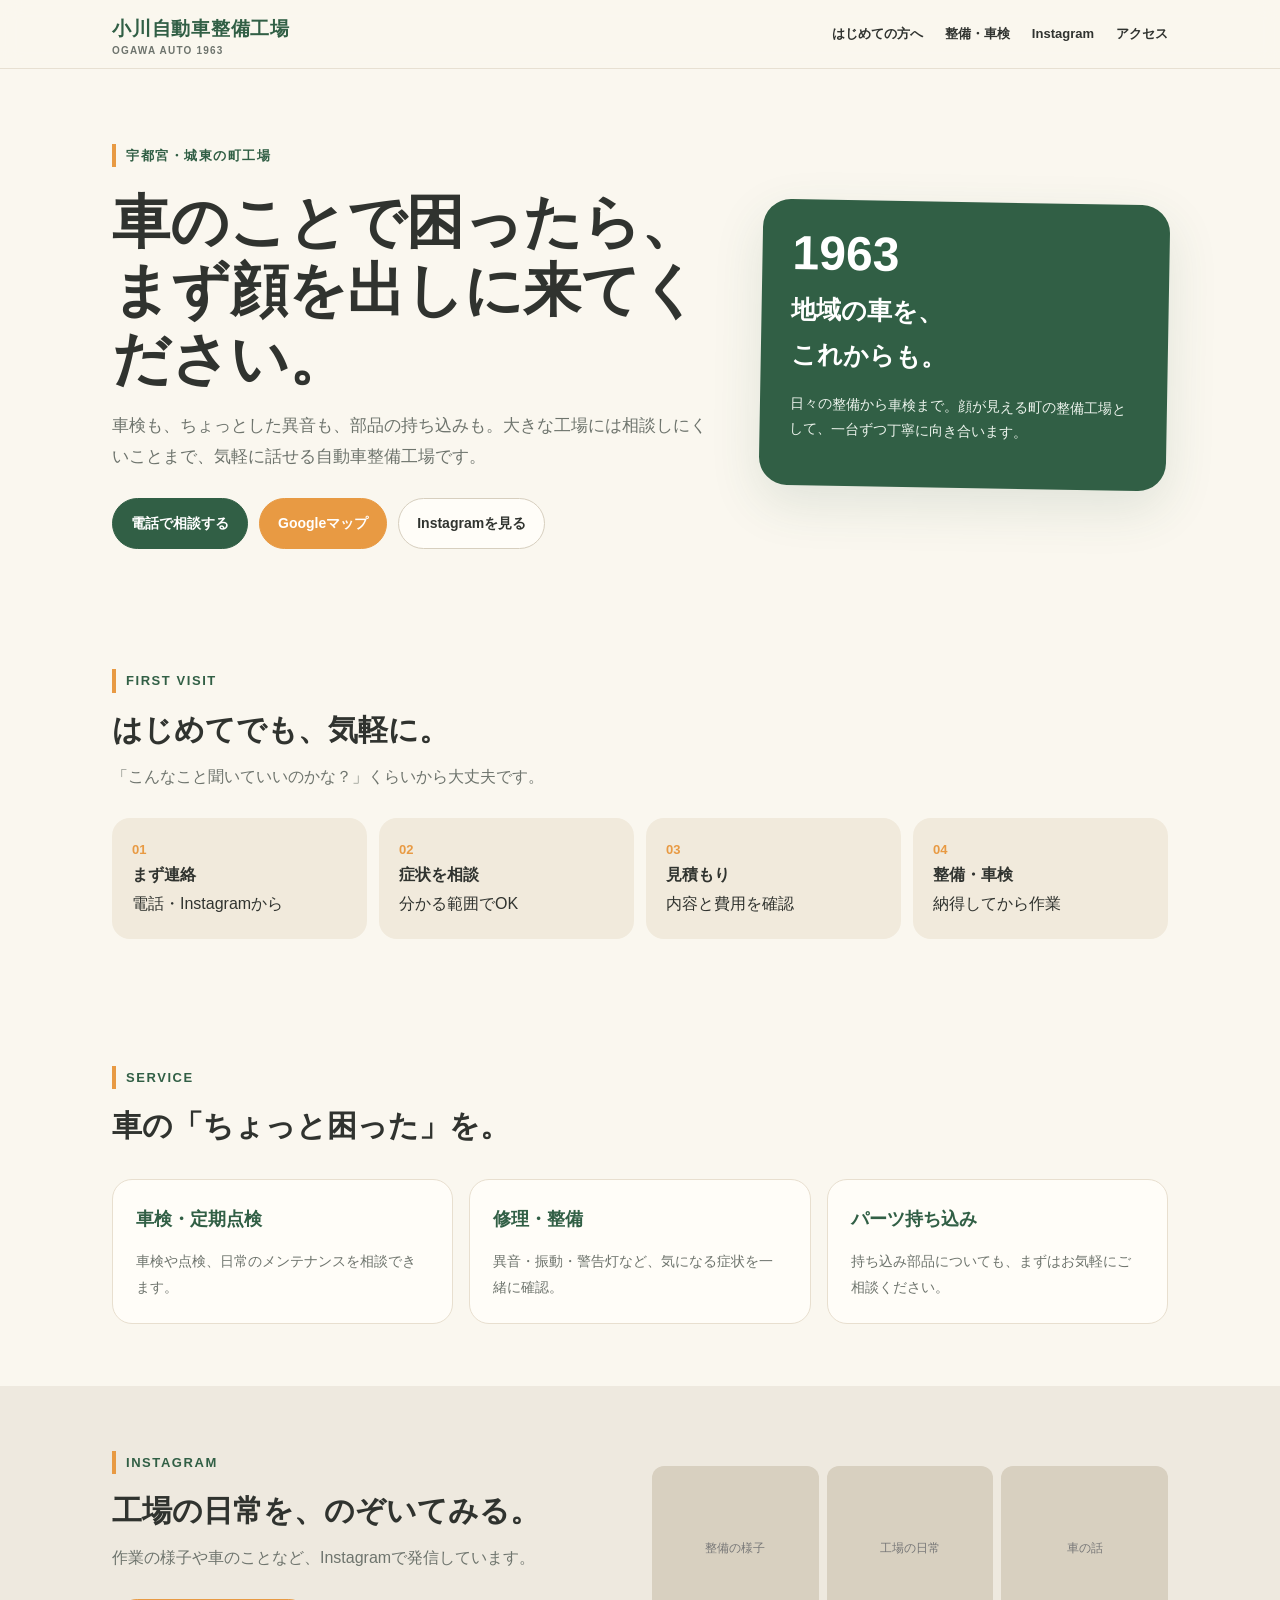
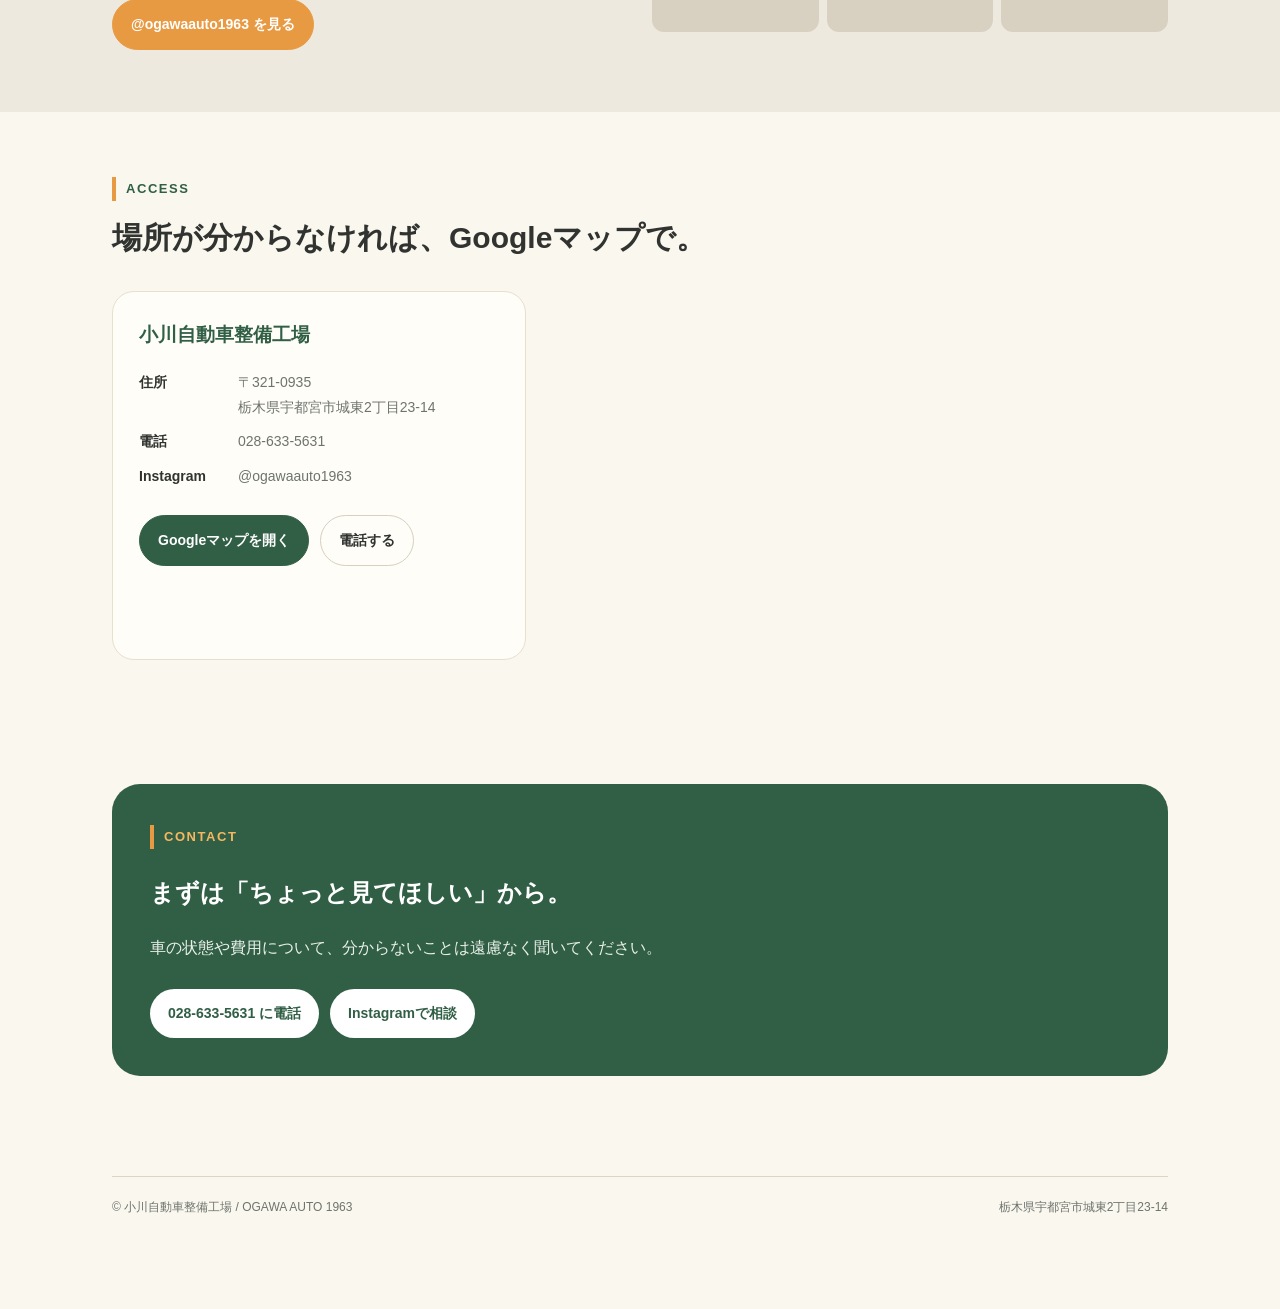
==== index.html @ 1e7d8b68 "Create Ogawa Auto homepage" ====
<!doctype html>
<html lang="ja">
<head>
<meta charset="utf-8">
<meta name="viewport" content="width=device-width,initial-scale=1">
<title>宇都宮の車検・整備なら小川自動車整備工場｜見積もり無料・パーツ持ち込みOK</title>
<meta name="description" content="宇都宮市城東の小川自動車整備工場。車検・整備・点検・パーツ持ち込みまで、地域の車の困りごとを気軽に相談できる町工場です。">
<meta property="og:title" content="小川自動車整備工場｜宇都宮の町の車屋さん">
<meta property="og:description" content="車のことで困ったら、まず顔を出しに来てください。">
<meta property="og:type" content="website">
<meta property="og:url" content="https://ogawaauto1963.vercel.app/">
<link rel="canonical" href="https://ogawaauto1963.vercel.app/">
<style>
:root{--bg:#faf7ef;--green:#315f45;--green2:#6b8f68;--orange:#e89a43;--ink:#30332f;--sub:#6e746d;--white:#fffdf8}
*{box-sizing:border-box}html{scroll-behavior:smooth}body{margin:0;background:var(--bg);color:var(--ink);font-family:-apple-system,BlinkMacSystemFont,"Hiragino Kaku Gothic ProN","Yu Gothic",sans-serif;line-height:1.8}a{color:inherit;text-decoration:none}.wrap{max-width:1100px;margin:auto;padding:0 22px}
header{position:sticky;top:0;z-index:20;background:rgba(250,247,239,.94);backdrop-filter:blur(10px);border-bottom:1px solid #e7e0d2}
nav{height:68px;display:flex;align-items:center;justify-content:space-between;gap:20px}.logo{font-weight:900;color:var(--green);font-size:19px;letter-spacing:.04em}.logo small{display:block;color:var(--sub);font-size:10px;font-weight:600;letter-spacing:.12em;line-height:1}.links{display:flex;gap:22px;font-size:13px;font-weight:700}.links a:hover{color:var(--orange)}
.hero{padding:72px 0 55px}.heroGrid{display:grid;grid-template-columns:1.2fr .8fr;gap:38px;align-items:center}.eyebrow{display:inline-block;color:var(--green);font-weight:800;font-size:13px;letter-spacing:.12em;border-left:4px solid var(--orange);padding-left:10px}.hero h1{font-size:clamp(34px,5vw,58px);line-height:1.18;margin:18px 0}.hero p{font-size:17px;color:var(--sub);max-width:650px}.actions{display:flex;flex-wrap:wrap;gap:11px;margin-top:26px}.btn{display:inline-flex;align-items:center;justify-content:center;padding:12px 18px;border-radius:999px;font-weight:800;font-size:14px;border:1px solid #d7cfbf;background:var(--white)}.btn.main{background:var(--green);color:white;border-color:var(--green)}.btn.accent{background:var(--orange);color:#fff;border-color:var(--orange)}
.heroCard{background:var(--green);color:#fff;border-radius:28px;padding:30px;box-shadow:0 18px 50px #315f4520;transform:rotate(1deg)}.heroCard .year{font-size:48px;font-weight:900;line-height:1}.heroCard h2{font-size:25px;margin:10px 0}.heroCard p{color:#edf4ed;font-size:14px}
section{padding:62px 0}.sectionHead{margin-bottom:26px}.sectionHead .eyebrow{margin-bottom:10px}.sectionHead h2{font-size:30px;margin:0}.sectionHead p{color:var(--sub);margin:6px 0}
.cards{display:grid;grid-template-columns:repeat(3,1fr);gap:16px}.card{background:var(--white);border:1px solid #e8dfcf;border-radius:20px;padding:23px}.card b{color:var(--green);font-size:18px}.card p{color:var(--sub);font-size:14px;margin-bottom:0}
.steps{display:grid;grid-template-columns:repeat(4,1fr);gap:12px}.step{background:#f1eadc;border-radius:18px;padding:20px}.step strong{display:block;color:var(--orange);font-size:13px}.step b{font-size:16px}
.instagram{background:#eee9df}.instaBox{display:grid;grid-template-columns:1fr 1fr;gap:24px;align-items:center}.instaVisual{display:grid;grid-template-columns:repeat(3,1fr);gap:8px}.tile{aspect-ratio:1;background:#d8d0c0;border-radius:12px;display:grid;place-items:center;color:#777;font-size:12px;text-align:center}
.mapGrid{display:grid;grid-template-columns:.8fr 1.2fr;gap:22px}.map{min-height:360px;border:0;border-radius:22px;overflow:hidden}.map iframe{width:100%;height:100%;min-height:360px;border:0}.info{background:var(--white);border:1px solid #e8dfcf;border-radius:22px;padding:26px}.info h3{margin-top:0;color:var(--green)}.info dl{display:grid;grid-template-columns:90px 1fr;gap:9px;font-size:14px}.info dt{font-weight:800}.info dd{margin:0;color:var(--sub)}
.cta{background:var(--green);color:white;border-radius:28px;padding:38px}.cta p{color:#e9f0e9}.cta .btn{background:white;color:var(--green);border:0}
footer{padding:38px 0 90px;color:var(--sub);font-size:12px}.footerLine{display:flex;justify-content:space-between;gap:20px;border-top:1px solid #ddd4c4;padding-top:20px}
.mobileBar{display:none}
@media(max-width:760px){.links{display:none}.hero{padding-top:42px}.heroGrid,.instaBox,.mapGrid{grid-template-columns:1fr}.cards{grid-template-columns:1fr}.steps{grid-template-columns:1fr 1fr}.heroCard{transform:none}.mobileBar{display:grid;grid-template-columns:repeat(3,1fr);position:fixed;bottom:0;left:0;right:0;background:#fffdf8;border-top:1px solid #ddd4c4;z-index:30}.mobileBar a{padding:11px 4px;text-align:center;font-size:11px;font-weight:800}.mobileBar a:nth-child(2){background:var(--green);color:white}.footerLine{display:block}}
</style>
<script type="application/ld+json">{"@context":"https://schema.org","@type":"AutoRepair","name":"小川自動車整備工場","telephone":"+81-28-633-5631","address":{"@type":"PostalAddress","postalCode":"321-0935","addressRegion":"栃木県","addressLocality":"宇都宮市","streetAddress":"城東2丁目23-14","addressCountry":"JP"},"url":"https://ogawaauto1963.vercel.app/"}</script>
</head>
<body>
<header><div class="wrap"><nav><a class="logo" href="#">小川自動車整備工場<small>OGAWA AUTO 1963</small></a><div class="links"><a href="#about">はじめての方へ</a><a href="#service">整備・車検</a><a href="#instagram">Instagram</a><a href="#map">アクセス</a></div></nav></div></header>
<main>
<section class="hero"><div class="wrap heroGrid"><div><span class="eyebrow">宇都宮・城東の町工場</span><h1>車のことで困ったら、<br>まず顔を出しに来てください。</h1><p>車検も、ちょっとした異音も、部品の持ち込みも。大きな工場には相談しにくいことまで、気軽に話せる自動車整備工場です。</p><div class="actions"><a class="btn main" href="tel:0286335631">電話で相談する</a><a class="btn accent" href="https://maps.app.goo.gl/2DMaBJ15kZhEKZ446" target="_blank" rel="noopener">Googleマップ</a><a class="btn" href="https://www.instagram.com/ogawaauto1963/" target="_blank" rel="noopener">Instagramを見る</a></div></div><div class="heroCard"><div class="year">1963</div><h2>地域の車を、<br>これからも。</h2><p>日々の整備から車検まで。顔が見える町の整備工場として、一台ずつ丁寧に向き合います。</p></div></div></section>
<section id="about"><div class="wrap"><div class="sectionHead"><span class="eyebrow">FIRST VISIT</span><h2>はじめてでも、気軽に。</h2><p>「こんなこと聞いていいのかな？」くらいから大丈夫です。</p></div><div class="steps"><div class="step"><strong>01</strong><b>まず連絡</b><br>電話・Instagramから</div><div class="step"><strong>02</strong><b>症状を相談</b><br>分かる範囲でOK</div><div class="step"><strong>03</strong><b>見積もり</b><br>内容と費用を確認</div><div class="step"><strong>04</strong><b>整備・車検</b><br>納得してから作業</div></div></div></section>
<section id="service"><div class="wrap"><div class="sectionHead"><span class="eyebrow">SERVICE</span><h2>車の「ちょっと困った」を。</h2></div><div class="cards"><div class="card"><b>車検・定期点検</b><p>車検や点検、日常のメンテナンスを相談できます。</p></div><div class="card"><b>修理・整備</b><p>異音・振動・警告灯など、気になる症状を一緒に確認。</p></div><div class="card"><b>パーツ持ち込み</b><p>持ち込み部品についても、まずはお気軽にご相談ください。</p></div></div></div></section>
<section id="instagram" class="instagram"><div class="wrap instaBox"><div><div class="sectionHead"><span class="eyebrow">INSTAGRAM</span><h2>工場の日常を、のぞいてみる。</h2><p>作業の様子や車のことなど、Instagramで発信しています。</p></div><a class="btn accent" href="https://www.instagram.com/ogawaauto1963/" target="_blank" rel="noopener">@ogawaauto1963 を見る</a></div><div class="instaVisual"><div class="tile">整備の様子</div><div class="tile">工場の日常</div><div class="tile">車の話</div></div></div></section>
<section id="map"><div class="wrap"><div class="sectionHead"><span class="eyebrow">ACCESS</span><h2>場所が分からなければ、Googleマップで。</h2></div><div class="mapGrid"><div class="info"><h3>小川自動車整備工場</h3><dl><dt>住所</dt><dd>〒321-0935<br>栃木県宇都宮市城東2丁目23-14</dd><dt>電話</dt><dd><a href="tel:0286335631">028-633-5631</a></dd><dt>Instagram</dt><dd>@ogawaauto1963</dd></dl><div class="actions"><a class="btn main" href="https://maps.app.goo.gl/2DMaBJ15kZhEKZ446" target="_blank" rel="noopener">Googleマップを開く</a><a class="btn" href="tel:0286335631">電話する</a></div></div><div class="map"><iframe loading="lazy" src="https://www.google.com/maps?q=36.5489028,139.9041159&z=17&output=embed" title="小川自動車整備工場の地図"></iframe></div></div></div></section>
<section><div class="wrap"><div class="cta"><span class="eyebrow" style="color:#f4b860">CONTACT</span><h2>まずは「ちょっと見てほしい」から。</h2><p>車の状態や費用について、分からないことは遠慮なく聞いてください。</p><div class="actions"><a class="btn" href="tel:0286335631">028-633-5631 に電話</a><a class="btn" href="https://www.instagram.com/ogawaauto1963/" target="_blank" rel="noopener">Instagramで相談</a></div></div></div></section>
</main>
<footer><div class="wrap"><div class="footerLine"><div>© 小川自動車整備工場 / OGAWA AUTO 1963</div><div>栃木県宇都宮市城東2丁目23-14</div></div></div></footer>
<div class="mobileBar"><a href="tel:0286335631">電話する</a><a href="https://maps.app.goo.gl/2DMaBJ15kZhEKZ446" target="_blank" rel="noopener">道順</a><a href="https://www.instagram.com/ogawaauto1963/" target="_blank" rel="noopener">Instagram</a></div>
</body></html>
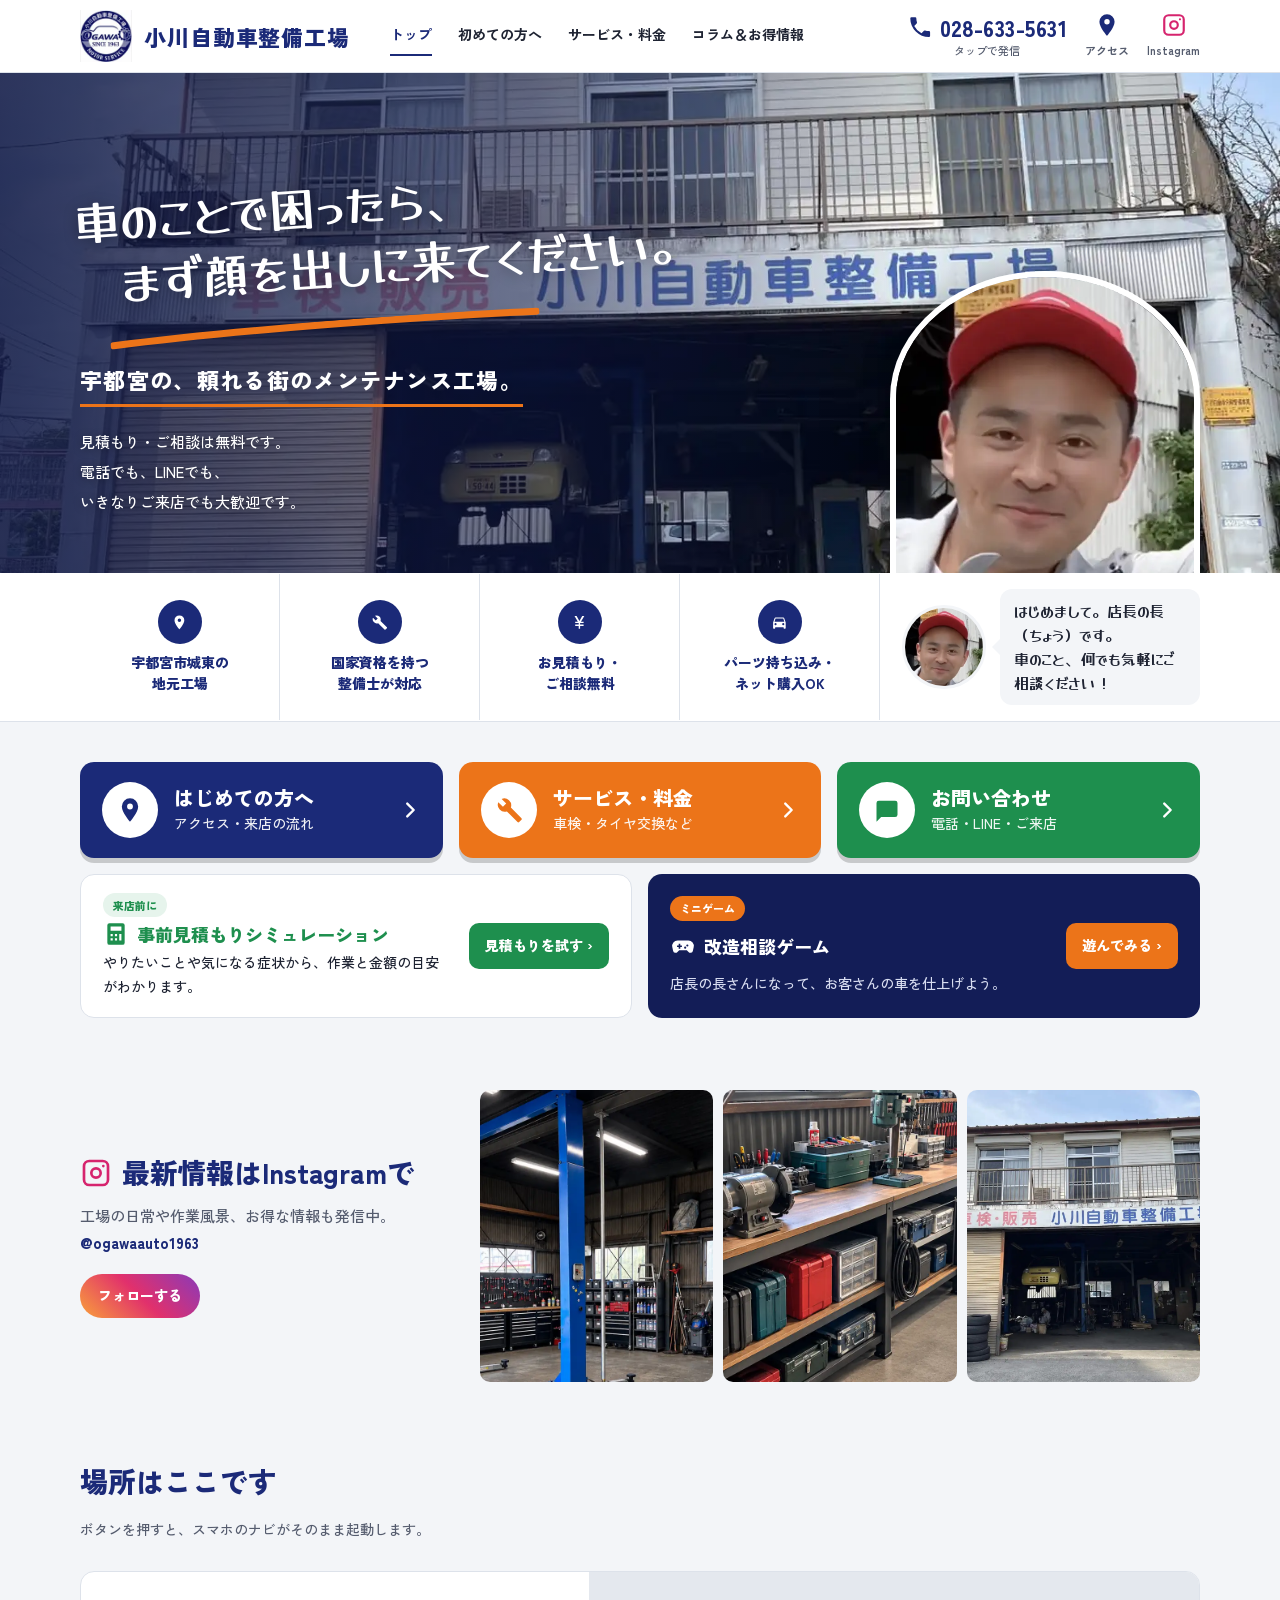
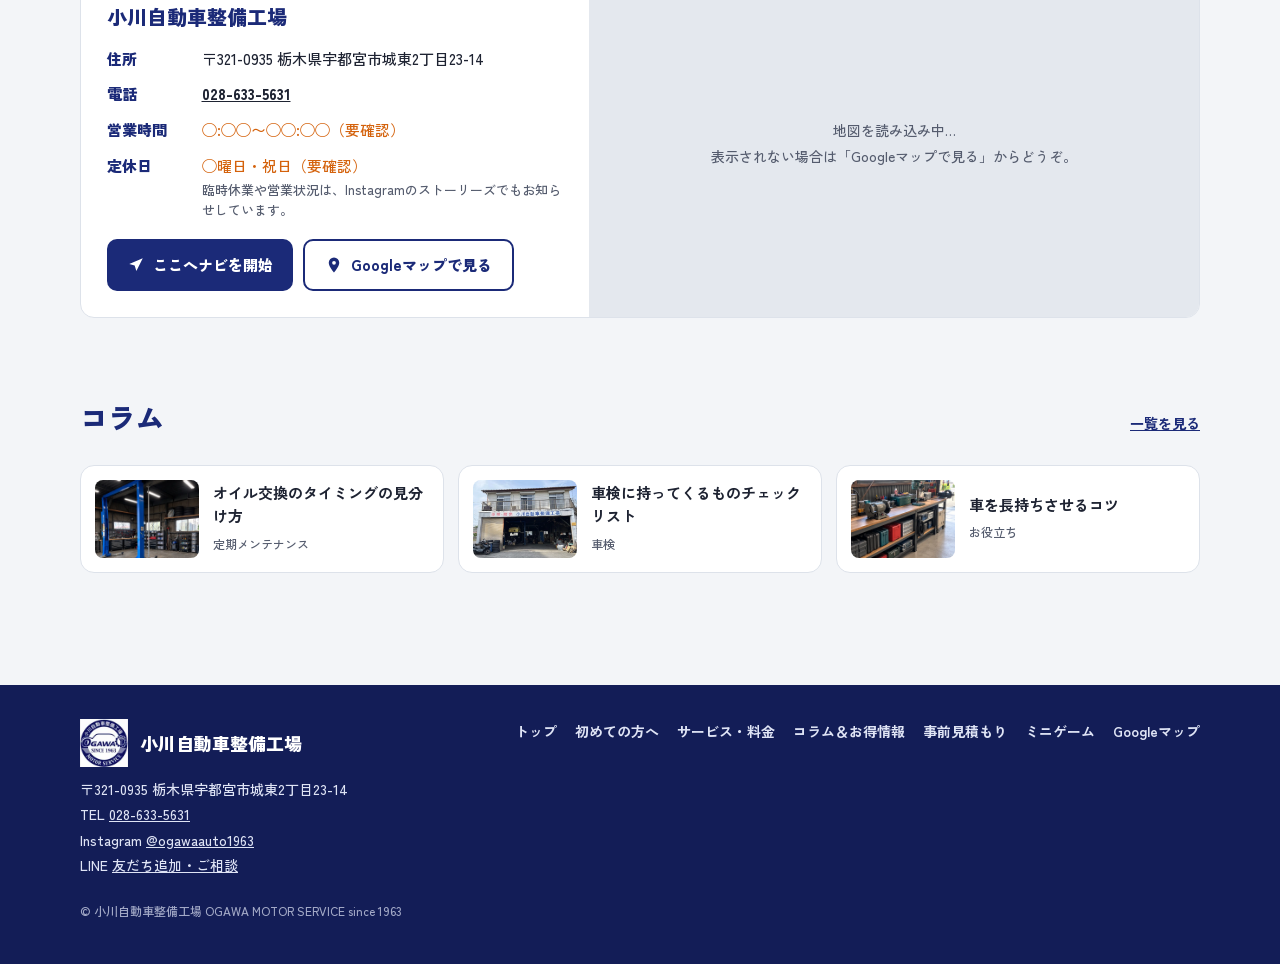
==== commit 8d481bbe: "サイト刷新：作業場写真を差し替え、重複コンテンツを整理し余白を調整 - 作業場写真をリフト・作業台の新しい写真に差し替え、外観写真も高画質化 - 事前見積もり・ミニゲームをトップのメニュー下に集約 -" ====
--- a/index.html
+++ b/index.html
@@ -2,43 +2,135 @@
 <html lang="ja">
 <head>
 <meta charset="utf-8">
-<meta name="viewport" content="width=device-width,initial-scale=1">
-<title>宇都宮の車検・整備なら小川自動車整備工場｜見積もり無料・パーツ持ち込みOK</title>
-<meta name="description" content="宇都宮市城東の小川自動車整備工場。車検・整備・点検・パーツ持ち込みまで、地域の車の困りごとを気軽に相談できる町工場です。">
-<meta property="og:title" content="小川自動車整備工場｜宇都宮の町の車屋さん">
-<meta property="og:description" content="車のことで困ったら、まず顔を出しに来てください。">
+<meta name="viewport" content="width=device-width, initial-scale=1, viewport-fit=cover">
+<title>宇都宮の車検・整備なら小川自動車整備工場｜見積もり・相談無料</title>
+<meta name="description" content="宇都宮市城東の小川自動車整備工場（1963年創業）。車検・メンテナンス・パーツ持ち込みまで、車のことで困ったら気軽に顔を出せる街の整備工場です。">
+<meta name="theme-color" content="#1b2a78">
+<link rel="canonical" href="https://ogawaauto1963.vercel.app/">
 <meta property="og:type" content="website">
+<meta property="og:site_name" content="小川自動車整備工場">
+<meta property="og:title" content="宇都宮の車検・整備なら小川自動車整備工場｜見積もり・相談無料">
+<meta property="og:description" content="車のことで困ったら、まず顔を出しに来てください。宇都宮の、頼れる街のメンテナンス工場。">
 <meta property="og:url" content="https://ogawaauto1963.vercel.app/">
-<link rel="canonical" href="https://ogawaauto1963.vercel.app/">
-<style>
-:root{--bg:#faf7ef;--green:#315f45;--green2:#6b8f68;--orange:#e89a43;--ink:#30332f;--sub:#6e746d;--white:#fffdf8}
-*{box-sizing:border-box}html{scroll-behavior:smooth}body{margin:0;background:var(--bg);color:var(--ink);font-family:-apple-system,BlinkMacSystemFont,"Hiragino Kaku Gothic ProN","Yu Gothic",sans-serif;line-height:1.8}a{color:inherit;text-decoration:none}.wrap{max-width:1100px;margin:auto;padding:0 22px}
-header{position:sticky;top:0;z-index:20;background:rgba(250,247,239,.94);backdrop-filter:blur(10px);border-bottom:1px solid #e7e0d2}
-nav{height:68px;display:flex;align-items:center;justify-content:space-between;gap:20px}.logo{font-weight:900;color:var(--green);font-size:19px;letter-spacing:.04em}.logo small{display:block;color:var(--sub);font-size:10px;font-weight:600;letter-spacing:.12em;line-height:1}.links{display:flex;gap:22px;font-size:13px;font-weight:700}.links a:hover{color:var(--orange)}
-.hero{padding:72px 0 55px}.heroGrid{display:grid;grid-template-columns:1.2fr .8fr;gap:38px;align-items:center}.eyebrow{display:inline-block;color:var(--green);font-weight:800;font-size:13px;letter-spacing:.12em;border-left:4px solid var(--orange);padding-left:10px}.hero h1{font-size:clamp(34px,5vw,58px);line-height:1.18;margin:18px 0}.hero p{font-size:17px;color:var(--sub);max-width:650px}.actions{display:flex;flex-wrap:wrap;gap:11px;margin-top:26px}.btn{display:inline-flex;align-items:center;justify-content:center;padding:12px 18px;border-radius:999px;font-weight:800;font-size:14px;border:1px solid #d7cfbf;background:var(--white)}.btn.main{background:var(--green);color:white;border-color:var(--green)}.btn.accent{background:var(--orange);color:#fff;border-color:var(--orange)}
-.heroCard{background:var(--green);color:#fff;border-radius:28px;padding:30px;box-shadow:0 18px 50px #315f4520;transform:rotate(1deg)}.heroCard .year{font-size:48px;font-weight:900;line-height:1}.heroCard h2{font-size:25px;margin:10px 0}.heroCard p{color:#edf4ed;font-size:14px}
-section{padding:62px 0}.sectionHead{margin-bottom:26px}.sectionHead .eyebrow{margin-bottom:10px}.sectionHead h2{font-size:30px;margin:0}.sectionHead p{color:var(--sub);margin:6px 0}
-.cards{display:grid;grid-template-columns:repeat(3,1fr);gap:16px}.card{background:var(--white);border:1px solid #e8dfcf;border-radius:20px;padding:23px}.card b{color:var(--green);font-size:18px}.card p{color:var(--sub);font-size:14px;margin-bottom:0}
-.steps{display:grid;grid-template-columns:repeat(4,1fr);gap:12px}.step{background:#f1eadc;border-radius:18px;padding:20px}.step strong{display:block;color:var(--orange);font-size:13px}.step b{font-size:16px}
-.instagram{background:#eee9df}.instaBox{display:grid;grid-template-columns:1fr 1fr;gap:24px;align-items:center}.instaVisual{display:grid;grid-template-columns:repeat(3,1fr);gap:8px}.tile{aspect-ratio:1;background:#d8d0c0;border-radius:12px;display:grid;place-items:center;color:#777;font-size:12px;text-align:center}
-.mapGrid{display:grid;grid-template-columns:.8fr 1.2fr;gap:22px}.map{min-height:360px;border:0;border-radius:22px;overflow:hidden}.map iframe{width:100%;height:100%;min-height:360px;border:0}.info{background:var(--white);border:1px solid #e8dfcf;border-radius:22px;padding:26px}.info h3{margin-top:0;color:var(--green)}.info dl{display:grid;grid-template-columns:90px 1fr;gap:9px;font-size:14px}.info dt{font-weight:800}.info dd{margin:0;color:var(--sub)}
-.cta{background:var(--green);color:white;border-radius:28px;padding:38px}.cta p{color:#e9f0e9}.cta .btn{background:white;color:var(--green);border:0}
-footer{padding:38px 0 90px;color:var(--sub);font-size:12px}.footerLine{display:flex;justify-content:space-between;gap:20px;border-top:1px solid #ddd4c4;padding-top:20px}
-.mobileBar{display:none}
-@media(max-width:760px){.links{display:none}.hero{padding-top:42px}.heroGrid,.instaBox,.mapGrid{grid-template-columns:1fr}.cards{grid-template-columns:1fr}.steps{grid-template-columns:1fr 1fr}.heroCard{transform:none}.mobileBar{display:grid;grid-template-columns:repeat(3,1fr);position:fixed;bottom:0;left:0;right:0;background:#fffdf8;border-top:1px solid #ddd4c4;z-index:30}.mobileBar a{padding:11px 4px;text-align:center;font-size:11px;font-weight:800}.mobileBar a:nth-child(2){background:var(--green);color:white}.footerLine{display:block}}
-</style>
-<script type="application/ld+json">{"@context":"https://schema.org","@type":"AutoRepair","name":"小川自動車整備工場","telephone":"+81-28-633-5631","address":{"@type":"PostalAddress","postalCode":"321-0935","addressRegion":"栃木県","addressLocality":"宇都宮市","streetAddress":"城東2丁目23-14","addressCountry":"JP"},"url":"https://ogawaauto1963.vercel.app/"}</script>
+<meta property="og:image" content="https://ogawaauto1963.vercel.app/images/shop.webp">
+<meta name="twitter:card" content="summary_large_image">
+<link rel="icon" href="/images/logo.webp">
+<link rel="apple-touch-icon" href="/images/logo.webp">
+<link rel="preconnect" href="https://fonts.googleapis.com">
+<link rel="preconnect" href="https://fonts.gstatic.com" crossorigin>
+<link href="https://fonts.googleapis.com/css2?family=Yusei+Magic&family=Zen+Kaku+Gothic+New:wght@500;700;900&display=swap" rel="stylesheet">
+<link rel="stylesheet" href="/assets/style.css">
+<link rel="stylesheet" href="/assets/v2.css">
+<script type="application/ld+json">{"@context":"https://schema.org","@type":"AutoRepair","name":"小川自動車整備工場","image":"https://ogawaauto1963.vercel.app/images/shop.webp","telephone":"+81-28-633-5631","foundingDate":"1963","address":{"@type":"PostalAddress","postalCode":"321-0935","addressRegion":"栃木県","addressLocality":"宇都宮市","streetAddress":"城東2丁目23-14","addressCountry":"JP"},"geo":{"@type":"GeoCoordinates","latitude":36.5489028,"longitude":139.9041159},"hasMap":"https://maps.app.goo.gl/P7m5z7Ni44Av77Cz9","sameAs":["https://www.instagram.com/ogawaauto1963/","https://lin.ee/OdfqTaw"],"url":"https://ogawaauto1963.vercel.app/"}</script>
 </head>
 <body>
-<header><div class="wrap"><nav><a class="logo" href="#">小川自動車整備工場<small>OGAWA AUTO 1963</small></a><div class="links"><a href="#about">はじめての方へ</a><a href="#service">整備・車検</a><a href="#instagram">Instagram</a><a href="#map">アクセス</a></div></nav></div></header>
+<header class="site-head">
+<div class="wrap head-in">
+<a class="brand" href="/"><img src="/images/logo.webp" alt="" width="52" height="52"><b>小川自動車整備工場</b></a>
+<nav class="gnav" id="gnav" aria-label="メインメニュー"><a href="/" aria-current="page">トップ</a><a href="/first/">初めての方へ</a><a href="/service/">サービス・料金</a><a href="/column/">コラム＆お得情報</a></nav>
+<div class="head-act">
+<a class="head-tel" href="tel:0286335631"><span><svg class="ico" aria-hidden="true"><use href="/assets/icons.svg#i-phone"/></svg>028-633-5631</span><small>タップで発信</small></a>
+<a class="head-ico map" href="https://maps.app.goo.gl/P7m5z7Ni44Av77Cz9" target="_blank" rel="noopener"><svg class="ico" aria-hidden="true"><use href="/assets/icons.svg#i-pin"/></svg>アクセス</a>
+<a class="head-ico ig" href="https://www.instagram.com/ogawaauto1963/" target="_blank" rel="noopener"><svg class="ico" aria-hidden="true"><use href="/assets/icons.svg#i-ig"/></svg>Instagram</a>
+</div>
+<button class="menu-btn" aria-controls="gnav" aria-expanded="false"><span class="sr">メニュー</span><svg class="ico" aria-hidden="true"><use href="/assets/icons.svg#i-menu"/></svg></button>
+</div>
+</header>
 <main>
-<section class="hero"><div class="wrap heroGrid"><div><span class="eyebrow">宇都宮・城東の町工場</span><h1>車のことで困ったら、<br>まず顔を出しに来てください。</h1><p>車検も、ちょっとした異音も、部品の持ち込みも。大きな工場には相談しにくいことまで、気軽に話せる自動車整備工場です。</p><div class="actions"><a class="btn main" href="tel:0286335631">電話で相談する</a><a class="btn accent" href="https://maps.app.goo.gl/2DMaBJ15kZhEKZ446" target="_blank" rel="noopener">Googleマップ</a><a class="btn" href="https://www.instagram.com/ogawaauto1963/" target="_blank" rel="noopener">Instagramを見る</a></div></div><div class="heroCard"><div class="year">1963</div><h2>地域の車を、<br>これからも。</h2><p>日々の整備から車検まで。顔が見える町の整備工場として、一台ずつ丁寧に向き合います。</p></div></div></section>
-<section id="about"><div class="wrap"><div class="sectionHead"><span class="eyebrow">FIRST VISIT</span><h2>はじめてでも、気軽に。</h2><p>「こんなこと聞いていいのかな？」くらいから大丈夫です。</p></div><div class="steps"><div class="step"><strong>01</strong><b>まず連絡</b><br>電話・Instagramから</div><div class="step"><strong>02</strong><b>症状を相談</b><br>分かる範囲でOK</div><div class="step"><strong>03</strong><b>見積もり</b><br>内容と費用を確認</div><div class="step"><strong>04</strong><b>整備・車検</b><br>納得してから作業</div></div></div></section>
-<section id="service"><div class="wrap"><div class="sectionHead"><span class="eyebrow">SERVICE</span><h2>車の「ちょっと困った」を。</h2></div><div class="cards"><div class="card"><b>車検・定期点検</b><p>車検や点検、日常のメンテナンスを相談できます。</p></div><div class="card"><b>修理・整備</b><p>異音・振動・警告灯など、気になる症状を一緒に確認。</p></div><div class="card"><b>パーツ持ち込み</b><p>持ち込み部品についても、まずはお気軽にご相談ください。</p></div></div></div></section>
-<section id="instagram" class="instagram"><div class="wrap instaBox"><div><div class="sectionHead"><span class="eyebrow">INSTAGRAM</span><h2>工場の日常を、のぞいてみる。</h2><p>作業の様子や車のことなど、Instagramで発信しています。</p></div><a class="btn accent" href="https://www.instagram.com/ogawaauto1963/" target="_blank" rel="noopener">@ogawaauto1963 を見る</a></div><div class="instaVisual"><div class="tile">整備の様子</div><div class="tile">工場の日常</div><div class="tile">車の話</div></div></div></section>
-<section id="map"><div class="wrap"><div class="sectionHead"><span class="eyebrow">ACCESS</span><h2>場所が分からなければ、Googleマップで。</h2></div><div class="mapGrid"><div class="info"><h3>小川自動車整備工場</h3><dl><dt>住所</dt><dd>〒321-0935<br>栃木県宇都宮市城東2丁目23-14</dd><dt>電話</dt><dd><a href="tel:0286335631">028-633-5631</a></dd><dt>Instagram</dt><dd>@ogawaauto1963</dd></dl><div class="actions"><a class="btn main" href="https://maps.app.goo.gl/2DMaBJ15kZhEKZ446" target="_blank" rel="noopener">Googleマップを開く</a><a class="btn" href="tel:0286335631">電話する</a></div></div><div class="map"><iframe loading="lazy" src="https://www.google.com/maps?q=36.5489028,139.9041159&z=17&output=embed" title="小川自動車整備工場の地図"></iframe></div></div></div></section>
-<section><div class="wrap"><div class="cta"><span class="eyebrow" style="color:#f4b860">CONTACT</span><h2>まずは「ちょっと見てほしい」から。</h2><p>車の状態や費用について、分からないことは遠慮なく聞いてください。</p><div class="actions"><a class="btn" href="tel:0286335631">028-633-5631 に電話</a><a class="btn" href="https://www.instagram.com/ogawaauto1963/" target="_blank" rel="noopener">Instagramで相談</a></div></div></div></section>
+<section class="hero">
+<div class="hero-bg"><img src="/images/shop.webp" alt="" fetchpriority="high"></div>
+<div class="wrap hero-in">
+<div class="hero-copy">
+<h1 class="catch"><span>車のことで困ったら、</span><span>まず顔を出しに来てください。</span></h1>
+<svg class="stroke" viewBox="0 0 430 14" preserveAspectRatio="none" aria-hidden="true"><path d="M3 10 C120 3 300 2 427 5" stroke="#ec7419" stroke-width="7" fill="none" stroke-linecap="round"/></svg>
+<p class="sub-catch">宇都宮の、頼れる街のメンテナンス工場。</p>
+<p class="hero-lead">見積もり・ご相談は無料です。<br>電話でも、LINEでも、<br>いきなりご来店でも大歓迎です。</p>
+</div>
+<div class="hero-owner"><img src="/images/tencho.webp" alt="店長の長" width="320" height="320"></div>
+</div>
+</section>
+<section class="trust" aria-label="小川自動車整備工場の特徴">
+<div class="wrap trust-in">
+<div class="trust-item"><i><svg class="ico" aria-hidden="true"><use href="/assets/icons.svg#i-pin"/></svg></i>宇都宮市城東の<br>地元工場</div>
+<div class="trust-item"><i><svg class="ico" aria-hidden="true"><use href="/assets/icons.svg#i-wrench"/></svg></i>国家資格を持つ<br>整備士が対応</div>
+<div class="trust-item"><i><svg class="ico" aria-hidden="true"><use href="/assets/icons.svg#i-yen"/></svg></i>お見積もり・<br>ご相談無料</div>
+<div class="trust-item"><i><svg class="ico" aria-hidden="true"><use href="/assets/icons.svg#i-car"/></svg></i>パーツ持ち込み・<br>ネット購入OK</div>
+<div class="hello"><img src="/images/tencho.webp" alt="" width="84" height="84"><p>はじめまして。店長の長（ちょう）です。<br>車のこと、何でも気軽にご相談ください！</p></div>
+</div>
+</section>
+<section class="hub" aria-label="目的から探す">
+<div class="wrap hub-grid">
+<a class="hub-btn b-navy" href="/first/"><i><svg class="ico" aria-hidden="true"><use href="/assets/icons.svg#i-pin"/></svg></i><span><b>はじめての方へ</b><small>アクセス・来店の流れ</small></span><svg class="ico chev" aria-hidden="true"><use href="/assets/icons.svg#i-chev"/></svg></a>
+<a class="hub-btn b-orange" href="/service/"><i><svg class="ico" aria-hidden="true"><use href="/assets/icons.svg#i-wrench"/></svg></i><span><b>サービス・料金</b><small>車検・タイヤ交換など</small></span><svg class="ico chev" aria-hidden="true"><use href="/assets/icons.svg#i-chev"/></svg></a>
+<a class="hub-btn b-green" href="/first/#contact"><i><svg class="ico" aria-hidden="true"><use href="/assets/icons.svg#i-chat"/></svg></i><span><b>お問い合わせ</b><small>電話・LINE・ご来店</small></span><svg class="ico chev" aria-hidden="true"><use href="/assets/icons.svg#i-chev"/></svg></a>
+</div>
+<div class="wrap more-grid"><a class="more-card mc-sim" href="https://ogawaauto1963accounting.vercel.app/" target="_blank" rel="noopener"><span class="tag">来店前に</span><h3><svg class="ico" viewBox="0 0 24 24" aria-hidden="true"><path d="M6 2h12a2 2 0 0 1 2 2v16a2 2 0 0 1-2 2H6a2 2 0 0 1-2-2V4a2 2 0 0 1 2-2zm1 3v4h10V5zm0 7v2h2v-2zm4 0v2h2v-2zm4 0v6h2v-6zm-8 4v2h2v-2zm4 0v2h2v-2z"/></svg>事前見積もり<wbr>シミュレーション</h3><p>やりたいことや気になる症状から、作業と金額の目安がわかります。</p><span class="go">見積もりを試す ›</span></a><a class="more-card mc-game" href="https://ogawa1963games.vercel.app" target="_blank" rel="noopener"><span class="tag">ミニゲーム</span><h3><svg class="ico" viewBox="0 0 24 24" aria-hidden="true"><path d="M7 7h10a5 5 0 0 1 4.9 6l-.8 3.6a2.3 2.3 0 0 1-4 .9L15.5 16h-7l-1.6 1.5a2.3 2.3 0 0 1-4-.9L2.1 13A5 5 0 0 1 7 7zm1 3v1.5H6.5V13H8v1.5h1.5V13H11v-1.5H9.5V10zm8 .5a1 1 0 1 0 0 2 1 1 0 0 0 0-2zm-2 2a1 1 0 1 0 0 2 1 1 0 0 0 0-2z"/></svg>改造相談ゲーム</h3><p>店長の長さんになって、お客さんの車を仕上げよう。</p><span class="go">遊んでみる ›</span></a></div>
+</section>
+<section class="sec" id="instagram" aria-labelledby="ig-h">
+<div class="wrap">
+<div class="ig-band">
+<div class="ig-text">
+<h2 class="ig-word" id="ig-h"><svg class="ico" aria-hidden="true"><use href="/assets/icons.svg#i-ig"/></svg>最新情報はInstagramで</h2>
+<p>工場の日常や作業風景、お得な情報も発信中。<br><span class="ig-handle">@ogawaauto1963</span></p>
+<a class="pill ig" href="https://www.instagram.com/ogawaauto1963/" target="_blank" rel="noopener">フォローする</a>
+</div>
+<div class="ig-photos"><a href="https://www.instagram.com/ogawaauto1963/" target="_blank" rel="noopener"><img src="/images/lift.webp" alt="リフトのある作業場" loading="lazy" width="800" height="600"></a><a href="https://www.instagram.com/ogawaauto1963/" target="_blank" rel="noopener"><img src="/images/bench.webp" alt="工具が並ぶ作業台" loading="lazy" width="800" height="600"></a><a href="https://www.instagram.com/ogawaauto1963/" target="_blank" rel="noopener"><img src="/images/shop.webp" alt="工場の外観" loading="lazy" width="800" height="600"></a></div>
+</div>
+</div>
+</section>
+<section class="sec sec-tight" id="access" aria-labelledby="acc-h">
+<div class="wrap">
+<div class="sec-h"><h2 id="acc-h">場所はここです</h2><p>ボタンを押すと、スマホのナビがそのまま起動します。</p></div>
+<div class="panel access">
+<div class="access-info">
+<h3>小川自動車整備工場</h3>
+<dl class="dl">
+<dt>住所</dt><dd>〒321-0935 栃木県宇都宮市城東2丁目23-14</dd>
+<dt>電話</dt><dd><a href="tel:0286335631">028-633-5631</a></dd>
+<dt>営業時間</dt><dd><span class="tbd">◯:◯◯〜◯◯:◯◯（要確認）</span></dd>
+<dt>定休日</dt><dd><span class="tbd">◯曜日・祝日（要確認）</span><small>臨時休業や営業状況は、Instagramのストーリーズでもお知らせしています。</small></dd>
+</dl>
+<div class="btn-row">
+<a class="btn" href="https://www.google.com/maps/dir/?api=1&destination=36.5489028%2C139.9041159&travelmode=driving" target="_blank" rel="noopener"><svg class="ico" aria-hidden="true"><use href="/assets/icons.svg#i-nav"/></svg>ここへナビを開始</a>
+<a class="btn line" href="https://maps.app.goo.gl/P7m5z7Ni44Av77Cz9" target="_blank" rel="noopener"><svg class="ico" aria-hidden="true"><use href="/assets/icons.svg#i-pin"/></svg>Googleマップで見る</a>
+</div>
+</div>
+<div class="map-frame">
+<div class="map-fallback">地図を読み込み中…<br>表示されない場合は「Googleマップで見る」からどうぞ。</div>
+<iframe src="https://www.google.com/maps?q=%E5%B0%8F%E5%B7%9D%E8%87%AA%E5%8B%95%E8%BB%8A%E6%95%B4%E5%82%99%E5%B7%A5%E5%A0%B4%20%E6%A0%83%E6%9C%A8%E7%9C%8C%E5%AE%87%E9%83%BD%E5%AE%AE%E5%B8%82%E5%9F%8E%E6%9D%B12%E4%B8%81%E7%9B%AE23-14&z=17&output=embed" loading="lazy" referrerpolicy="no-referrer-when-downgrade" title="小川自動車整備工場の地図"></iframe>
+</div>
+</div>
+</div>
+</section>
+<section class="sec sec-tight" aria-labelledby="col-h">
+<div class="wrap">
+<div class="sec-h"><h2 id="col-h">コラム</h2><a class="more" href="/column/">一覧を見る</a></div>
+<div class="col-grid">
+<a class="panel col-card" href="/column/#oil"><img src="/images/lift.webp" alt="" loading="lazy"><span><b>オイル交換のタイミングの見分け方</b><small>定期メンテナンス</small></span></a>
+<a class="panel col-card" href="/column/#shaken"><img src="/images/shop.webp" alt="" loading="lazy"><span><b>車検に持ってくるものチェックリスト</b><small>車検</small></span></a>
+<a class="panel col-card" href="/column/#long"><img src="/images/bench.webp" alt="" loading="lazy"><span><b>車を長持ちさせるコツ</b><small>お役立ち</small></span></a>
+</div>
+</div>
+</section>
 </main>
-<footer><div class="wrap"><div class="footerLine"><div>© 小川自動車整備工場 / OGAWA AUTO 1963</div><div>栃木県宇都宮市城東2丁目23-14</div></div></div></footer>
-<div class="mobileBar"><a href="tel:0286335631">電話する</a><a href="https://maps.app.goo.gl/2DMaBJ15kZhEKZ446" target="_blank" rel="noopener">道順</a><a href="https://www.instagram.com/ogawaauto1963/" target="_blank" rel="noopener">Instagram</a></div>
-</body></html>+<footer class="site-foot">
+<div class="wrap">
+<div class="foot-in">
+<div>
+<div class="foot-brand"><img src="/images/logo.webp" alt="" width="48" height="48">小川自動車整備工場</div>
+<address>〒321-0935 栃木県宇都宮市城東2丁目23-14<br>TEL <a href="tel:0286335631">028-633-5631</a><br>Instagram <a href="https://www.instagram.com/ogawaauto1963/" target="_blank" rel="noopener">@ogawaauto1963</a><br>LINE <a href="https://lin.ee/OdfqTaw" target="_blank" rel="noopener">友だち追加・ご相談</a></address>
+</div>
+<nav class="foot-nav" aria-label="フッターメニュー"><a href="/">トップ</a><a href="/first/">初めての方へ</a><a href="/service/">サービス・料金</a><a href="/column/">コラム＆お得情報</a><a href="https://ogawaauto1963accounting.vercel.app/" target="_blank" rel="noopener">事前見積もり</a><a href="https://ogawa1963games.vercel.app" target="_blank" rel="noopener">ミニゲーム</a><a href="https://maps.app.goo.gl/P7m5z7Ni44Av77Cz9" target="_blank" rel="noopener">Googleマップ</a></nav>
+</div>
+<p class="copy">© 小川自動車整備工場 OGAWA MOTOR SERVICE since 1963</p>
+</div>
+</footer>
+<nav class="actbar" aria-label="すぐに連絡">
+<a class="t" href="tel:0286335631"><svg class="ico" aria-hidden="true"><use href="/assets/icons.svg#i-phone"/></svg>電話する</a>
+<a class="l" href="https://lin.ee/OdfqTaw" target="_blank" rel="noopener"><svg class="ico" aria-hidden="true"><use href="/assets/icons.svg#i-chat"/></svg>LINE</a>
+<a class="m" href="https://www.google.com/maps/dir/?api=1&destination=36.5489028%2C139.9041159&travelmode=driving" target="_blank" rel="noopener"><svg class="ico" aria-hidden="true"><use href="/assets/icons.svg#i-nav"/></svg>ナビで行く</a>
+<a class="i" href="https://www.instagram.com/ogawaauto1963/" target="_blank" rel="noopener"><svg class="ico" aria-hidden="true"><use href="/assets/icons.svg#i-ig"/></svg>Instagram</a>
+</nav>
+<script src="/assets/site.js" defer></script>
+</body>
+</html>
--- a/assets/style.css
+++ b/assets/style.css
@@ -0,0 +1 @@
+:root{--navy:#1b2a78;--navy-deep:#131d57;--orange:#ec7419;--orange-deep:#d4620c;--green:#1e8f4e;--ink:#1e2332;--sub:#555c6e;--paper:#f3f5f8;--line:#dde2ea;--white:#fff;--ig:linear-gradient(45deg,#f9a13a 0%,#e1306c 50%,#8a3ab9 100%);--hand:"Yusei Magic","Zen Kaku Gothic New",sans-serif;--body:"Zen Kaku Gothic New","Hiragino Kaku Gothic ProN","Yu Gothic",Meiryo,sans-serif;--r:14px}*,*::before,*::after{box-sizing:border-box}html{scroll-padding-top:84px;-webkit-text-size-adjust:100%}body{margin:0;background:var(--paper);color:var(--ink);font-family:var(--body);font-weight:500;line-height:1.85;font-size:16px}img{max-width:100%;display:block;height:auto}a{color:inherit}:focus-visible{outline:3px solid var(--orange);outline-offset:3px;border-radius:6px}.wrap{width:min(1120px,100% - 40px);margin-inline:auto}.sr{position:absolute;width:1px;height:1px;overflow:hidden;clip:rect(0 0 0 0)}.ico{width:1.2em;height:1.2em;flex:none;fill:currentColor}.site-head{position:sticky;top:0;z-index:40;background:rgba(255,255,255,.96);backdrop-filter:blur(8px);border-bottom:1px solid var(--line);padding-top:env(safe-area-inset-top,0px)}.head-in{display:flex;align-items:center;gap:22px;height:72px}.brand{display:flex;align-items:center;gap:12px;text-decoration:none;color:var(--navy);flex:none}.brand img{width:52px;height:52px}.brand b{font-size:22px;font-weight:900;letter-spacing:.04em;line-height:1}.gnav{display:flex;gap:26px;margin-left:18px}.gnav a{text-decoration:none;font-weight:700;font-size:14px;padding:6px 0;border-bottom:2px solid transparent}.gnav a[aria-current="page"]{border-color:var(--navy);color:var(--navy)}.gnav a:hover{color:var(--orange)}.head-act{margin-left:auto;display:flex;align-items:center;gap:18px}.head-tel{text-decoration:none;color:var(--navy);text-align:center;line-height:1.1}.head-tel span{display:flex;align-items:center;gap:6px;font-size:22px;font-weight:900;letter-spacing:.02em}.head-tel small{font-size:11px;color:var(--sub)}.head-ico{display:flex;flex-direction:column;align-items:center;gap:2px;text-decoration:none;font-size:11px;font-weight:700;color:var(--sub)}.head-ico .ico{width:26px;height:26px}.head-ico.map .ico{color:var(--navy)}.head-ico.ig .ico{color:#d6246e}.menu-btn{display:none}.hero{position:relative;overflow:hidden;background:var(--navy-deep);color:#fff;isolation:isolate}.hero-bg{position:absolute;inset:0;z-index:-2}.hero-bg img{width:100%;height:100%;object-fit:cover;object-position:60% 40%}.hero::before{content:"";position:absolute;inset:0;z-index:-1;background:linear-gradient(90deg,rgba(14,22,66,.86) 0%,rgba(14,22,66,.55) 42%,rgba(14,22,66,0) 70%)}.hero-in{position:relative;min-height:500px;display:flex;align-items:flex-end}.hero-copy{position:relative;z-index:1;padding:60px 0 56px;max-width:720px}.catch{font-family:var(--hand);font-weight:400;font-size:clamp(30px,3.6vw,48px);line-height:1.35;margin:0;white-space:nowrap;transform:rotate(-4deg);transform-origin:left bottom;text-shadow:0 2px 14px rgba(0,0,0,.35)}.catch span{display:block}.catch span:last-child{margin-left:.9em}.stroke{display:block;width:min(430px,80%);height:14px;margin:6px 0 18px 30px;transform:rotate(-4deg)}.sub-catch{display:inline-block;margin:6px 0 20px;font-size:clamp(17px,2vw,22px);font-weight:900;letter-spacing:.06em;border-bottom:3px solid var(--orange);padding-bottom:4px}.hero-lead{margin:0;font-size:15px;line-height:2;max-width:26em;text-shadow:0 1px 8px rgba(0,0,0,.4)}.hero-owner{position:absolute;right:0;bottom:-2px;width:min(310px,28%)}.hero-owner img{border-radius:50% 50% 0 0/42% 42% 0 0;border:6px solid #fff;border-bottom:0;box-shadow:0 -6px 30px rgba(0,0,0,.25)}.trust{background:#fff;border-bottom:1px solid var(--line)}.trust-in{display:grid;grid-template-columns:repeat(4,1fr) 1.6fr;align-items:center}.trust-item{display:flex;flex-direction:column;align-items:center;gap:8px;padding:22px 10px;text-align:center;font-weight:900;font-size:14px;color:var(--navy);line-height:1.5;border-right:1px solid var(--line)}.trust-item i{display:grid;place-items:center;width:44px;height:44px;border-radius:50%;background:var(--navy);color:#fff}.hello{display:flex;align-items:center;gap:14px;padding:16px 0 16px 22px}.hello img{width:84px;height:84px;border-radius:50%;object-fit:cover;border:3px solid var(--paper)}.hello p{margin:0;font-family:var(--hand);font-size:15px;line-height:1.6;position:relative;background:var(--paper);padding:10px 14px;border-radius:12px}.hello p::before{content:"";position:absolute;left:-8px;top:50%;translate:0 -50%;border:8px solid transparent;border-right-color:var(--paper);border-left:0}.hub{padding:30px 0 10px}.hub-grid{display:grid;grid-template-columns:repeat(3,1fr);gap:16px}.hub-btn{display:flex;align-items:center;gap:16px;padding:20px 22px;border-radius:var(--r);color:#fff;text-decoration:none;box-shadow:0 5px 0 rgba(0,0,0,.18);transition:transform .12s,box-shadow .12s}.hub-btn:active{transform:translateY(3px);box-shadow:0 2px 0 rgba(0,0,0,.18)}.hub-btn i{display:grid;place-items:center;flex:none;width:56px;height:56px;border-radius:50%;background:#fff}.hub-btn i .ico{width:28px;height:28px}.hub-btn b{display:block;font-size:20px;font-weight:900;line-height:1.35}.hub-btn small{display:block;font-size:14px;font-weight:700;opacity:.92}.hub-btn .chev{margin-left:auto;width:22px;height:22px}.b-navy{background:var(--navy)}.b-navy i{color:var(--navy)}.b-orange{background:var(--orange)}.b-orange i{color:var(--orange)}.b-green{background:var(--green)}.b-green i{color:var(--green)}.sec{padding:52px 0}.sec-h{display:flex;align-items:baseline;gap:14px;flex-wrap:wrap;margin:0 0 22px}.sec-h h2{margin:0;font-size:clamp(22px,2.6vw,28px);font-weight:900;color:var(--navy);line-height:1.4}.sec-h p{margin:0;color:var(--sub);font-size:14px}.sec-h .more{margin-left:auto;font-weight:700;font-size:14px;color:var(--navy)}.panel{background:#fff;border:1px solid var(--line);border-radius:var(--r)}.ig-box{display:grid;grid-template-columns:300px 1fr;gap:26px;padding:24px;align-items:center}.ig-head .ig-word{display:flex;align-items:center;gap:10px;font-family:var(--hand);font-size:30px;line-height:1;color:var(--ink)}.ig-head .ig-word .ico{width:40px;height:40px;color:#d6246e}.ig-head p{margin:12px 0 14px;font-weight:700;font-size:15px;line-height:1.7}.ig-handle{font-weight:900;color:var(--navy)}.ig-actions{display:flex;flex-wrap:wrap;gap:8px}.pill{display:inline-flex;align-items:center;gap:6px;padding:9px 18px;border-radius:999px;font-weight:900;font-size:14px;text-decoration:none;color:#fff;background:var(--navy)}.pill.ig{background:var(--ig)}.pill.ghost{background:#fff;color:var(--navy);border:2px solid var(--navy);padding:7px 16px}.ig-grid{display:grid;grid-template-columns:repeat(6,1fr);gap:8px}.ig-grid a{position:relative;display:block;aspect-ratio:1;border-radius:8px;overflow:hidden;background:#e7eaf0}.ig-grid img{width:100%;height:100%;object-fit:cover;transition:transform .3s}.ig-grid a:hover img{transform:scale(1.05)}.ig-grid .video::before{content:"▶";position:absolute;inset:0;display:grid;place-items:center;color:#fff;font-size:22px;z-index:1;text-shadow:0 2px 8px rgba(0,0,0,.5)}.ig-grid .fallback{display:grid;place-items:center;text-align:center;font-weight:900;color:#fff;background:var(--ig);font-size:13px;line-height:1.5;padding:8px}.ig-note{margin:10px 0 0;font-size:12px;color:var(--sub)}.access{display:grid;grid-template-columns:1fr 1.2fr;gap:0;overflow:hidden}.access-info{padding:26px}.access-info h3{margin:0 0 10px;font-size:20px;font-weight:900;color:var(--navy)}.dl{display:grid;grid-template-columns:5.5em 1fr;gap:8px 12px;margin:0 0 18px;font-size:15px}.dl dt{font-weight:900;color:var(--navy)}.dl dd{margin:0}.dl dd small{display:block;color:var(--sub);font-size:13px;line-height:1.6}.dl a{font-weight:900}.map-frame{position:relative;min-height:340px;background:#e4e8ee}.map-frame iframe{position:absolute;inset:0;width:100%;height:100%;border:0}.map-frame .map-fallback{position:absolute;inset:0;display:grid;place-items:center;text-align:center;padding:20px;color:var(--sub);font-size:14px}.btn-row{display:flex;flex-wrap:wrap;gap:10px}.btn{display:inline-flex;align-items:center;justify-content:center;gap:8px;min-height:48px;padding:10px 20px;border-radius:10px;font-weight:900;font-size:15px;text-decoration:none;color:#fff;background:var(--navy)}.btn.orange{background:var(--orange)}.btn.green{background:var(--green)}.btn.ig{background:var(--ig)}.btn.line{background:#fff;color:var(--navy);border:2px solid var(--navy)}.col-grid{display:grid;grid-template-columns:repeat(3,1fr);gap:14px}.col-card{display:flex;gap:14px;align-items:flex-start;padding:14px;text-decoration:none}.col-card img{width:96px;height:72px;object-fit:cover;border-radius:8px;flex:none}.col-card b{display:block;font-size:15px;line-height:1.55;color:var(--ink)}.col-card small{color:var(--sub);font-size:12px}.page-head{position:relative;background:var(--navy);color:#fff;overflow:hidden;isolation:isolate}.page-head img{position:absolute;inset:0;width:100%;height:100%;object-fit:cover;opacity:.28;z-index:-1}.page-head .wrap{padding:44px 0 40px}.page-head h1{margin:0;font-family:var(--hand);font-weight:400;font-size:clamp(30px,4vw,44px);line-height:1.3}.page-head p{margin:8px 0 0;font-weight:700;max-width:34em}.crumb{font-size:12px;opacity:.85;margin-bottom:6px}.crumb a{text-decoration:none}.steps{display:grid;grid-template-columns:repeat(3,1fr);gap:16px;counter-reset:s}.step{overflow:hidden}.step figure{margin:0;position:relative}.step figure img{aspect-ratio:4/3;object-fit:cover;width:100%}.step figure::before{counter-increment:s;content:"STEP " counter(s);position:absolute;left:10px;top:10px;background:var(--orange);color:#fff;font-weight:900;font-size:13px;padding:3px 10px;border-radius:999px}.step div{padding:16px 18px 20px}.step h3{margin:0 0 6px;font-size:18px;font-weight:900;color:var(--navy)}.step p{margin:0;font-size:15px}.photo-note{font-size:12px;color:var(--sub);margin-top:10px}.ways{display:grid;grid-template-columns:repeat(3,1fr);gap:16px}.way{padding:24px;text-align:center;display:flex;flex-direction:column;align-items:center;gap:8px}.way i{display:grid;place-items:center;width:60px;height:60px;border-radius:50%;color:#fff}.way i .ico{width:30px;height:30px}.way h3{margin:4px 0 0;font-size:19px;font-weight:900}.way p{margin:0 0 10px;font-size:14px;color:var(--sub);line-height:1.7}.way .btn{width:100%;margin-top:auto}.stance{padding:26px 28px;border-left:6px solid var(--orange)}.stance p{margin:0;font-size:16px;font-weight:700;line-height:2}.svc{display:grid;grid-template-columns:260px 1fr;overflow:hidden;margin-bottom:18px}.svc-side{padding:24px;color:#fff;display:flex;flex-direction:column;gap:8px}.svc-side .ico{width:40px;height:40px}.svc-side h2{margin:0;font-size:22px;font-weight:900;line-height:1.4}.svc-body{padding:24px 26px}.svc-body>p{margin:0 0 14px}.price{width:100%;border-collapse:collapse;font-size:15px}.price th,.price td{padding:10px 8px;border-bottom:1px dashed var(--line);text-align:left;vertical-align:top}.price td:last-child{text-align:right;font-weight:900;white-space:nowrap;color:var(--navy)}.price small{display:block;color:var(--sub);font-weight:500;font-size:12px}.tbd{color:var(--orange-deep)!important}.fine{font-size:13px;color:var(--sub);margin:10px 0 0}.chips{display:flex;flex-wrap:wrap;gap:8px;margin:0 0 14px;padding:0;list-style:none}.chips li{background:var(--paper);border:1px solid var(--line);border-radius:999px;padding:4px 14px;font-size:14px;font-weight:700}.article{padding:26px 28px;margin-bottom:18px}.article h2{margin:0 0 12px;font-size:21px;font-weight:900;color:var(--navy);line-height:1.5}.article h3{font-size:16px;margin:18px 0 6px;color:var(--ink)}.article p{margin:0 0 10px}.article ul{margin:0 0 10px;padding-left:1.3em}.article li{margin-bottom:4px}.secret{background:var(--ig);color:#fff;border-radius:var(--r);padding:28px;display:grid;grid-template-columns:1fr auto;gap:18px;align-items:center}.secret h2{margin:0 0 6px;font-family:var(--hand);font-weight:400;font-size:26px}.secret p{margin:0;font-weight:700}.secret .btn{background:#fff;color:#c1275f}.site-foot{background:var(--navy-deep);color:#dfe4f5;margin-top:40px;padding:34px 0 30px;font-size:14px}.foot-in{display:grid;grid-template-columns:1fr auto;gap:20px;align-items:start}.foot-brand{display:flex;gap:12px;align-items:center;color:#fff;font-weight:900;font-size:18px}.foot-brand img{width:48px;height:48px}.foot-in address{font-style:normal;margin-top:10px;line-height:1.8}.foot-nav{display:flex;flex-wrap:wrap;gap:6px 18px}.foot-nav a{text-decoration:none;font-weight:700}.copy{margin-top:22px;font-size:12px;opacity:.7}.actbar{display:none}@media (max-width:980px){.gnav{display:none}.head-tel small{display:none}.trust-in{grid-template-columns:repeat(4,1fr)}.hello{grid-column:1/-1;border-top:1px solid var(--line);padding:14px 0}.ig-box{grid-template-columns:1fr}.ig-grid{grid-template-columns:repeat(3,1fr)}}@media (max-width:720px){body{font-size:15px;padding-bottom:calc(68px + env(safe-area-inset-bottom,0px))}.head-in{height:60px;gap:10px}.brand img{width:40px;height:40px}.brand b{font-size:17px}.head-tel,.head-ico{display:none}.menu-btn{display:grid;place-items:center;margin-left:auto;width:44px;height:44px;border:0;background:none;color:var(--navy)}.menu-btn .ico{width:28px;height:28px}.gnav.open{display:flex;flex-direction:column;gap:0;position:absolute;left:0;right:0;top:100%;background:#fff;border-bottom:1px solid var(--line);margin:0;padding:6px 20px 14px}.gnav.open a{padding:12px 0;border-bottom:1px solid var(--line);font-size:16px}.hero-in{min-height:0}.hero::before{background:linear-gradient(180deg,rgba(14,22,66,.35) 0%,rgba(14,22,66,.82) 60%)}.hero-copy{padding:150px 0 30px}.hero-owner{top:18px;right:0;bottom:auto;width:112px}.catch{font-size:clamp(20px,6.1vw,30px)}.catch span:last-child{margin-left:.6em}.hero-owner img{border-radius:50%;border-bottom:6px solid #fff}.stroke{margin-left:10px}.trust-in{grid-template-columns:repeat(2,1fr)}.trust-item{border-bottom:1px solid var(--line);flex-direction:row;justify-content:flex-start;text-align:left;padding:14px 12px;font-size:13px}.trust-item i{width:36px;height:36px}.trust-item:nth-child(2n){border-right:0}.hub-grid,.col-grid,.steps,.ways{grid-template-columns:1fr}.hub-grid{gap:10px}.hub-btn{padding:14px 16px}.hub-btn i{width:46px;height:46px}.hub-btn b{font-size:18px}.sec{padding:36px 0}.ig-box{padding:18px}.access{grid-template-columns:1fr}.map-frame{min-height:260px;order:-1}.svc{grid-template-columns:1fr}.svc-side{flex-direction:row;align-items:center;padding:16px 20px}.svc-body,.article,.stance{padding:20px}.secret{grid-template-columns:1fr}.foot-in{grid-template-columns:1fr}.actbar{display:grid;grid-template-columns:repeat(3,1fr);position:fixed;left:0;right:0;bottom:0;z-index:50;background:#fff;box-shadow:0 -4px 16px rgba(0,0,0,.12);padding:6px 6px calc(6px + env(safe-area-inset-bottom,0px));gap:6px}.actbar a{display:flex;flex-direction:column;align-items:center;justify-content:center;gap:2px;min-height:54px;border-radius:10px;color:#fff;text-decoration:none;font-weight:900;font-size:12px}.actbar .ico{width:24px;height:24px}.actbar .t{background:#e4571b}.actbar .m{background:var(--navy)}.actbar .i{background:var(--ig)}}@media (prefers-reduced-motion:reduce){*{transition:none!important;scroll-behavior:auto!important}}
--- a/assets/v2.css
+++ b/assets/v2.css
@@ -0,0 +1,57 @@
+/* v2: 余白と整理 */
+.sec{padding:72px 0}
+.sec-tight{padding-top:8px}
+.sec-h{margin-bottom:28px}
+.sec-h p{flex-basis:100%;margin-top:2px}
+.hub{padding:40px 0 0}
+.hub-btn small{font-weight:500}
+.hero-bg img{object-position:50% 45%}
+.trust-item{padding:26px 10px}
+/* 来店前カード（ハブの下に控えめに） */
+.more-grid{display:grid;grid-template-columns:1fr 1fr;gap:16px;margin-top:16px}
+.more-grid.one{grid-template-columns:1fr}
+.more-card{display:grid;grid-template-columns:1fr auto;grid-template-areas:"tag go" "h go" "p go";column-gap:20px;row-gap:4px;align-items:center;padding:18px 22px;border-radius:var(--r);text-decoration:none}
+.more-card .tag{grid-area:tag;justify-self:start;font-size:11px;font-weight:900;padding:2px 10px;border-radius:999px}
+.more-card h3{grid-area:h;margin:0;font-size:18px;font-weight:900;line-height:1.4;display:flex;align-items:center;gap:8px}
+.more-card h3 .ico{width:26px;height:26px;flex:none}
+.more-card p{grid-area:p;margin:0;font-size:14px;line-height:1.7}
+.more-card .go{grid-area:go;white-space:nowrap;padding:10px 16px;border-radius:10px;font-weight:900;font-size:14px}
+.mc-sim{background:#fff;border:1px solid var(--line);color:var(--ink)}
+.mc-sim h3{color:var(--green)}
+.mc-sim .tag{background:#e6f4ec;color:var(--green)}
+.mc-sim .go{background:var(--green);color:#fff}
+.mc-game{background:var(--navy-deep);color:#fff}
+.mc-game p{color:#d7dcf0}
+.mc-game .tag{background:var(--orange);color:#fff}
+.mc-game .go{background:var(--orange);color:#fff}
+.more-card:hover .go{filter:brightness(1.08)}
+.col-game{margin:0 0 18px}
+/* Instagram 帯 */
+.ig-band{display:grid;grid-template-columns:minmax(260px,1fr) 2fr;gap:40px;align-items:center}
+.ig-text .ig-word{display:flex;align-items:center;gap:10px;margin:0;font-size:clamp(22px,2.6vw,28px);font-weight:900;color:var(--navy);line-height:1.4}
+.ig-text .ig-word .ico{width:32px;height:32px;color:#d6246e}
+.ig-text p{margin:10px 0 18px;color:var(--sub);font-size:15px;line-height:1.8}
+.ig-photos{display:grid;grid-template-columns:repeat(3,1fr);gap:10px}
+.ig-photos a{display:block;border-radius:10px;overflow:hidden;aspect-ratio:4/5;background:#e7eaf0}
+.ig-photos img{width:100%;height:100%;object-fit:cover;transition:transform .4s}
+.ig-photos a:hover img{transform:scale(1.04)}
+/* コラムカード */
+.col-card{align-items:center}
+.col-card img{width:104px;height:78px}
+/* 来店ステップ */
+.step figure img{aspect-ratio:4/3}
+/* スマホ下部バー 4つ */
+.actbar .l{background:#06C755}
+@media (max-width:720px){
+ .sec{padding:48px 0}
+ .sec-tight{padding-top:0}
+ .hub{padding-top:28px}
+ .more-grid{grid-template-columns:1fr;gap:10px}
+ .more-card{grid-template-columns:1fr;grid-template-areas:"tag" "h" "p" "go";padding:16px 18px}
+ .more-card .go{justify-self:start;margin-top:8px}
+ .ig-band{grid-template-columns:1fr;gap:20px}
+ .ig-photos{gap:6px}
+ .actbar{grid-template-columns:repeat(4,1fr)}
+ .actbar a{font-size:11px}
+}
+@media (prefers-reduced-motion:reduce){.ig-photos img{transition:none}}
